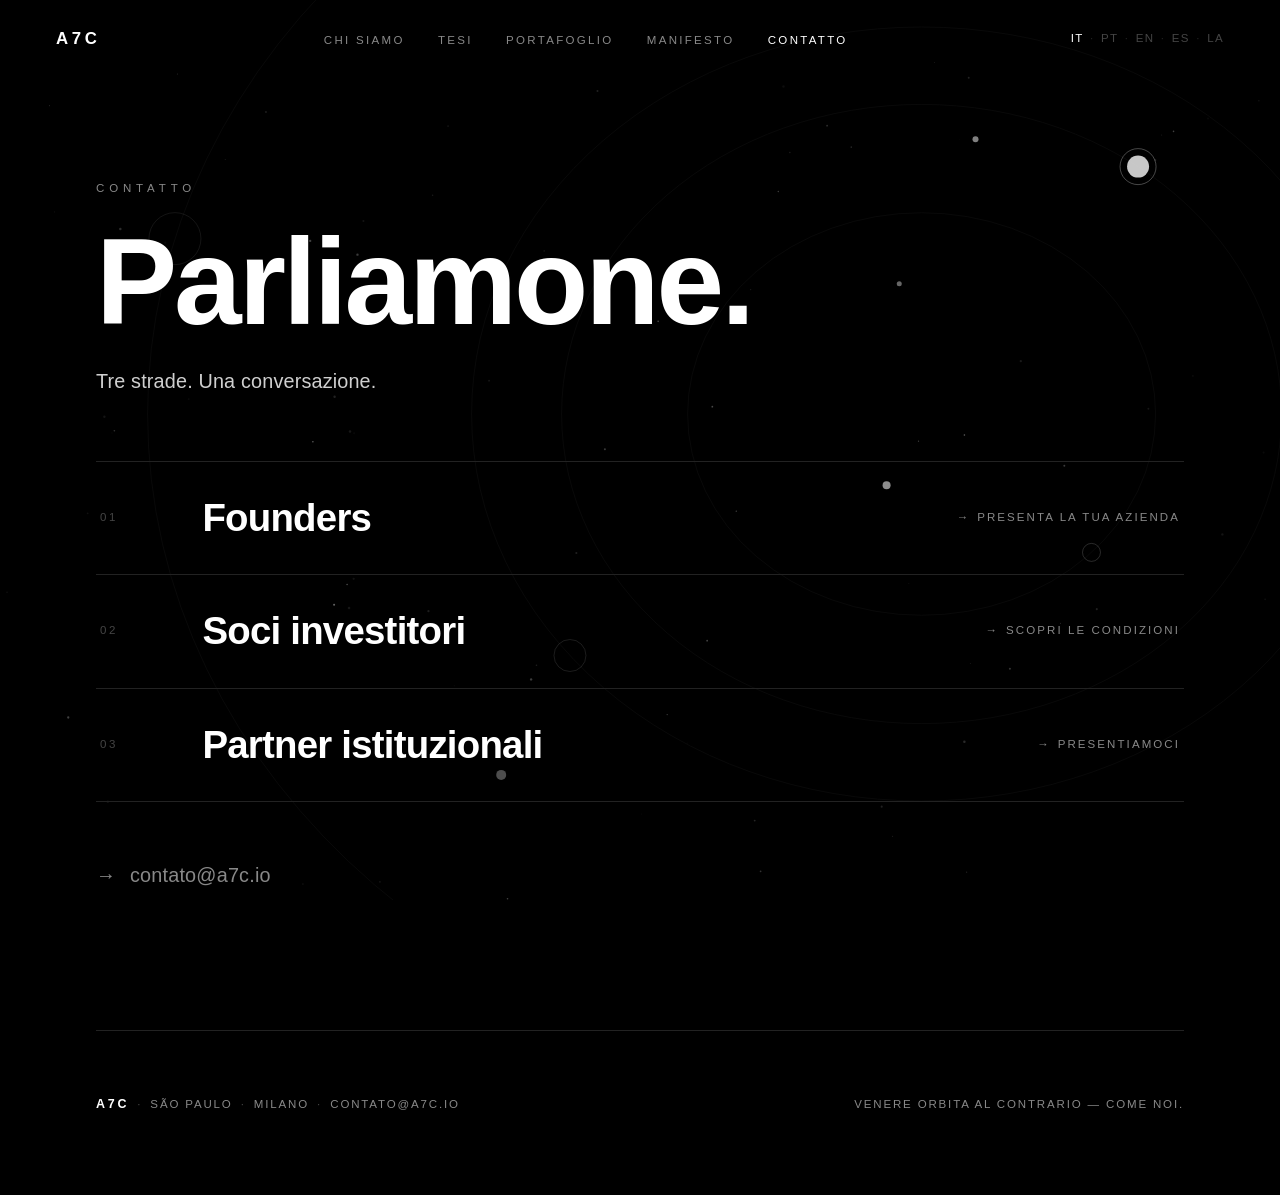
==== contato.html @ 331fae42 "init: A7C site" ====
<!DOCTYPE html>
<html lang="pt">
<head>
<meta charset="UTF-8" />
<meta name="viewport" content="width=device-width, initial-scale=1.0" />
<title>A7C · Contato</title>
<meta name="description" content="Fale com a A7C — founders, sócios investidores e parceiros institucionais." />
<link rel="stylesheet" href="assets/system.css" />
</head>
<body>

<canvas id="celestial" aria-hidden="true"></canvas>

<!-- NAV global -->
<header class="nav" id="nav">
  <a href="index.html" class="wordmark" aria-label="A7C — início">A7C</a>
  <nav class="nav-center" aria-label="Navegação principal">
    <ul class="nav-links">
      <li><a href="sobre.html" data-i18n="nav.about">Sobre</a></li>
      <li><a href="tese.html" data-i18n="nav.thesis">Tese</a></li>
      <li><a href="portfolio.html" data-i18n="nav.portfolio">Portfólio</a></li>
      <li><a href="manifesto.html" data-i18n="nav.manifesto">Manifesto</a></li>
      <li><a href="contato.html" class="is-active" data-i18n="nav.contact">Contato</a></li>
    </ul>
  </nav>
  <div class="nav-right">
    <div class="lang" role="group" aria-label="Idioma"></div>
  </div>
</header>

<main class="shell">

  <section class="ct">
    <div class="wrap">
      <p class="eyebrow reveal" data-i18n="nav.contact">Contato</p>
      <h1 class="display reveal ct-title" data-i18n="ct.title">Vamos conversar.</h1>
      <p class="lead reveal ct-lead" data-i18n="ct.lead">Três caminhos. Uma conversa.</p>

      <div class="paths">
        <a class="path reveal" href="mailto:contato@a7c.io?subject=Founders">
          <span class="path-idx">01</span>
          <span class="path-orb" aria-hidden="true"></span>
          <span class="path-who" data-i18n="ct.1.who">Founders</span>
          <span class="path-act">
            <span class="arrow">→</span>
            <span data-i18n="ct.1.act">Apresente sua empresa</span>
          </span>
        </a>

        <a class="path reveal" href="mailto:contato@a7c.io?subject=Socios%20investidores">
          <span class="path-idx">02</span>
          <span class="path-orb" aria-hidden="true"></span>
          <span class="path-who" data-i18n="ct.2.who">Sócios investidores</span>
          <span class="path-act">
            <span class="arrow">→</span>
            <span data-i18n="ct.2.act">Saiba mais sobre as condições</span>
          </span>
        </a>

        <a class="path reveal" href="mailto:contato@a7c.io?subject=Parceiros%20institucionais">
          <span class="path-idx">03</span>
          <span class="path-orb" aria-hidden="true"></span>
          <span class="path-who" data-i18n="ct.3.who">Parceiros institucionais</span>
          <span class="path-act">
            <span class="arrow">→</span>
            <span data-i18n="ct.3.act">Vamos nos apresentar</span>
          </span>
        </a>
      </div>

      <div class="ct-direct reveal">
        <a class="cta cta--ghost" href="mailto:contato@a7c.io">
          <span class="arrow">→</span>
          <span>contato@a7c.io</span>
        </a>
      </div>
    </div>
  </section>

  <section class="end">
    <div class="wrap">
      <footer class="foot">
        <div class="dotline">
          <span class="wordmark" style="font-size:.78rem">A7C</span>
          <span class="dot">·</span><span>São Paulo</span>
          <span class="dot">·</span><span>Milano</span>
          <span class="dot">·</span><a href="mailto:contato@a7c.io">contato@a7c.io</a>
        </div>
        <div class="foot-meta">
          <span data-i18n="foot.venus" class="muted">Vênus orbita ao contrário — assim como nós.</span>
        </div>
      </footer>
    </div>
  </section>

</main>

<style>
  .ct {
    min-height: 100svh;
    display: flex; flex-direction: column; justify-content: center;
    padding-top: clamp(130px, 20vh, 220px);
    padding-bottom: clamp(50px, 8vh, 100px);
  }
  .ct-title { margin-top: clamp(18px, 3vh, 32px); }
  .ct-lead { margin-top: clamp(20px, 3vh, 32px); }

  .paths {
    margin-top: clamp(44px, 7vh, 84px);
    border-top: 1px solid var(--gray-3);
  }
  .path {
    position: relative;
    display: grid;
    grid-template-columns: 64px 1fr auto;
    align-items: center;
    gap: clamp(16px, 3vw, 44px);
    padding: clamp(26px, 4vh, 44px) 4px;
    border-bottom: 1px solid var(--gray-3);
    transition: padding-left 0.55s var(--ease), background 0.55s var(--ease);
  }
  .path:hover { padding-left: 18px; background: #060606; }
  .path-idx {
    font-size: var(--label); letter-spacing: 0.22em; color: var(--gray-2);
    font-variant-numeric: tabular-nums;
  }
  .path-who {
    font-size: clamp(1.5rem, 3vw, 2.6rem);
    font-weight: 600; letter-spacing: -0.02em; line-height: 1.05;
  }
  .path-act {
    display: inline-flex; align-items: baseline; gap: 0.6em;
    font-size: var(--label); text-transform: uppercase; letter-spacing: 0.18em;
    color: var(--gray-1); white-space: nowrap;
    transition: color 0.4s var(--ease), gap 0.55s var(--ease);
  }
  .path-act .arrow { transition: transform 0.55s var(--ease); }
  .path:hover .path-act { color: var(--white); gap: 1em; }
  .path:hover .path-act .arrow { transform: translateX(4px); }

  /* corpo celeste que surge no hover */
  .path-orb {
    position: absolute; left: -1px; top: 50%;
    width: 8px; height: 8px; margin-top: -4px; border-radius: 50%;
    background: var(--white);
    transform: scale(0); opacity: 0;
    transition: transform 0.5s var(--ease), opacity 0.5s var(--ease);
  }
  .path:hover .path-orb { transform: scale(1); opacity: 1; }

  .ct-direct { margin-top: clamp(40px, 6vh, 72px); }

  .end { padding: clamp(40px,7vh,90px) 0 clamp(28px, 4vh, 44px); }
  .foot-meta { font-size: var(--label); text-transform: uppercase; letter-spacing: 0.16em; }

  @media (max-width: 680px) {
    .path { grid-template-columns: 40px 1fr; row-gap: 12px; }
    .path-act { grid-column: 1 / -1; }
  }
</style>

<script src="assets/i18n.js"></script>
<script src="assets/celestial.js"></script>
<script>
  (function () {
    const nav = document.getElementById('nav');
    const onScroll = () => nav.classList.toggle('is-scrolled', (window.scrollY || 0) > 24);
    window.addEventListener('scroll', onScroll, { passive: true });
    onScroll();
  })();
  (function () {
    const els = Array.from(document.querySelectorAll('.reveal'));
    const inView = (el) => { const r = el.getBoundingClientRect(); return r.top < (window.innerHeight||0)*0.95 && r.bottom > 0; };
    requestAnimationFrame(() => els.forEach(e => { if (inView(e)) e.classList.add('in'); }));
    if ('IntersectionObserver' in window) {
      const io = new IntersectionObserver((es) => es.forEach(e => { if (e.isIntersecting) { e.target.classList.add('in'); io.unobserve(e.target); } }), { threshold: 0.12, rootMargin: '0px 0px -6% 0px' });
      els.forEach(e => { if (!e.classList.contains('in')) io.observe(e); });
    } else { els.forEach(e => e.classList.add('in')); }
    window.addEventListener('load', () => setTimeout(() => els.forEach(e => e.classList.add('in')), 400));
  })();
</script>

</body>
</html>
---- assets/system.css ----
/* ============================================================
   A7C — SISTEMA DE DESIGN
   Monocromático estrito · Helvetica · cósmico discreto
   Herdado por todas as páginas do site.
   ============================================================ */

/* ---------- Tokens ---------- */
:root {
  /* Cor — monocromático estrito, sem cor */
  --black:   #000000;
  --white:   #FFFFFF;
  --gray-1:  #888888;  /* texto secundário */
  --gray-2:  #444444;  /* hairlines fortes / corpos celestes */
  --gray-3:  #222222;  /* hairlines / fundos */

  --bg: var(--black);
  --fg: var(--white);

  /* Tipografia */
  --font: "Helvetica Neue", Helvetica, Arial, sans-serif;
  --mono: "SFMono-Regular", "SF Mono", "Roboto Mono", Menlo, Consolas, monospace;

  /* Escala fluida */
  --display:  clamp(3.4rem, 9.5vw, 8.5rem);
  --h1:       clamp(2.2rem, 5vw, 3.6rem);
  --h2:       clamp(1.6rem, 3vw, 2.4rem);
  --lead:     clamp(1.05rem, 1.55vw, 1.35rem);
  --body:     clamp(0.95rem, 1.1vw, 1.05rem);
  --label:    0.72rem;

  /* Layout */
  --maxw: 1200px;
  --gutter: clamp(20px, 5vw, 56px);
  --col-gap: clamp(16px, 2vw, 28px);

  /* Movimento */
  --ease: cubic-bezier(0.22, 1, 0.36, 1);
  --slow: 1.1s;
}

/* ---------- Reset ---------- */
*, *::before, *::after { box-sizing: border-box; }
html { -webkit-text-size-adjust: 100%; scroll-behavior: smooth; }
body {
  margin: 0;
  background: var(--bg);
  color: var(--fg);
  font-family: var(--font);
  font-size: var(--body);
  line-height: 1.55;
  font-weight: 400;
  letter-spacing: 0.01em;
  -webkit-font-smoothing: antialiased;
  text-rendering: optimizeLegibility;
  overflow-x: hidden;
}
img { max-width: 100%; display: block; }
a { color: inherit; text-decoration: none; }
::selection { background: var(--white); color: var(--black); }

/* ---------- Plano de fundo celeste ---------- */
#celestial {
  position: fixed;
  inset: 0;
  z-index: 0;
  pointer-events: none;
  display: block;
}

/* Conteúdo acima do céu */
.shell { position: relative; z-index: 2; }

/* ---------- Grid utilitário ---------- */
.wrap {
  width: 100%;
  max-width: var(--maxw);
  margin-inline: auto;
  padding-inline: var(--gutter);
}
.grid12 {
  display: grid;
  grid-template-columns: repeat(12, 1fr);
  column-gap: var(--col-gap);
}

/* ---------- Tipografia ---------- */
.eyebrow {
  font-size: var(--label);
  text-transform: uppercase;
  letter-spacing: 0.42em;
  color: var(--gray-1);
  font-weight: 500;
  margin: 0;
}
.display {
  font-size: var(--display);
  line-height: 0.94;
  letter-spacing: -0.025em;
  font-weight: 700;
  margin: 0;
  text-wrap: balance;
}
.h1 { font-size: var(--h1); line-height: 1.02; letter-spacing: -0.02em; font-weight: 700; margin: 0; }
.h2 { font-size: var(--h2); line-height: 1.1; letter-spacing: -0.015em; font-weight: 600; margin: 0; }
.lead {
  font-size: var(--lead);
  line-height: 1.6;
  color: #cfcfcf;
  font-weight: 400;
  max-width: 38ch;
  text-wrap: pretty;
}
.muted { color: var(--gray-1); }

/* ---------- Link CTA  "→ label" ---------- */
.cta {
  display: inline-flex;
  align-items: baseline;
  gap: 0.7em;
  font-size: var(--lead);
  font-weight: 500;
  letter-spacing: 0.01em;
  color: var(--white);
  padding: 0.2em 0;
  border-bottom: 1px solid transparent;
  transition: gap var(--slow) var(--ease), border-color 0.4s var(--ease);
}
.cta .arrow {
  display: inline-block;
  transition: transform var(--slow) var(--ease);
}
.cta:hover { gap: 1.1em; border-color: var(--gray-2); }
.cta:hover .arrow { transform: translateX(4px); }

/* Link CTA discreto (cinza) */
.cta--ghost { color: var(--gray-1); }
.cta--ghost:hover { color: var(--white); }

/* ---------- NAV global ---------- */
.nav {
  position: fixed;
  top: 0; left: 0; right: 0;
  z-index: 50;
  display: flex;
  align-items: center;
  justify-content: space-between;
  padding: clamp(16px, 2.4vw, 26px) var(--gutter);
  transition: background 0.5s var(--ease), border-color 0.5s var(--ease), backdrop-filter 0.5s var(--ease);
  border-bottom: 1px solid transparent;
}
.nav.is-scrolled {
  background: rgba(0,0,0,0.55);
  backdrop-filter: blur(14px) saturate(120%);
  -webkit-backdrop-filter: blur(14px) saturate(120%);
  border-bottom: 1px solid var(--gray-3);
}
.wordmark {
  font-weight: 700;
  font-size: 1.05rem;
  letter-spacing: 0.22em;
  color: var(--white);
}
.nav-links {
  display: flex;
  gap: clamp(20px, 2.6vw, 40px);
  list-style: none;
  margin: 0; padding: 0;
}
.nav-links a {
  font-size: var(--label);
  text-transform: uppercase;
  letter-spacing: 0.2em;
  color: var(--gray-1);
  transition: color 0.35s var(--ease);
  position: relative;
}
.nav-links a:hover, .nav-links a.is-active { color: var(--white); }

/* Seletor de idioma */
.lang {
  display: flex;
  align-items: center;
  gap: 0.55em;
  font-size: var(--label);
  letter-spacing: 0.12em;
}
.lang button {
  background: none; border: 0; padding: 0;
  font: inherit; letter-spacing: inherit;
  color: var(--gray-2);
  cursor: pointer;
  text-transform: uppercase;
  transition: color 0.3s var(--ease);
}
.lang button:hover { color: var(--gray-1); }
.lang button.is-active { color: var(--white); }
.lang .sep { color: var(--gray-3); }

.nav-right { display: flex; align-items: center; gap: clamp(20px, 3vw, 44px); }

/* Botão de menu mobile */
.nav-toggle { display: none; }

/* ---------- Linha de números ---------- */
.stats {
  display: grid;
  grid-template-columns: repeat(4, 1fr);
  border-top: 1px solid var(--gray-3);
}
.stat {
  padding: clamp(28px, 4vw, 52px) clamp(16px, 2vw, 32px) clamp(28px, 4vw, 52px) 0;
  border-right: 1px solid var(--gray-3);
}
.stat:last-child { border-right: 0; }
.stat .val {
  font-size: clamp(2.2rem, 4.5vw, 3.6rem);
  font-weight: 700;
  letter-spacing: -0.02em;
  line-height: 1;
  display: block;
}
.stat .lbl {
  margin-top: 0.9em;
  font-size: var(--label);
  text-transform: uppercase;
  letter-spacing: 0.18em;
  color: var(--gray-1);
  max-width: 22ch;
}

/* ---------- Rodapé global ---------- */
.foot {
  border-top: 1px solid var(--gray-3);
  padding: clamp(36px, 5vw, 64px) 0 clamp(28px, 4vw, 44px);
  display: flex;
  flex-wrap: wrap;
  align-items: baseline;
  justify-content: space-between;
  gap: 18px;
  font-size: var(--label);
  letter-spacing: 0.16em;
  text-transform: uppercase;
  color: var(--gray-1);
}
.foot .dotline { display: flex; flex-wrap: wrap; gap: 0.7em; align-items: baseline; }
.foot .dotline .dot { color: var(--gray-2); }
.foot a:hover { color: var(--white); }

/* ---------- Reveal (entrada suave) ---------- */
.reveal {
  opacity: 0;
  transform: translateY(22px);
  transition: opacity 1.1s var(--ease), transform 1.1s var(--ease);
}
.reveal.in { opacity: 1; transform: none; }

/* ---------- Responsivo ---------- */
@media (max-width: 860px) {
  .nav-links { display: none; }
  .stats { grid-template-columns: repeat(2, 1fr); }
  .stat:nth-child(2) { border-right: 0; }
  .stat:nth-child(1), .stat:nth-child(2) { border-bottom: 1px solid var(--gray-3); }
  .stat { padding-right: clamp(12px, 2vw, 24px); }
}
@media (max-width: 520px) {
  .lead { max-width: none; }
}

@media (prefers-reduced-motion: reduce) {
  .reveal { transition: none; opacity: 1; transform: none; }
  html { scroll-behavior: auto; }
}
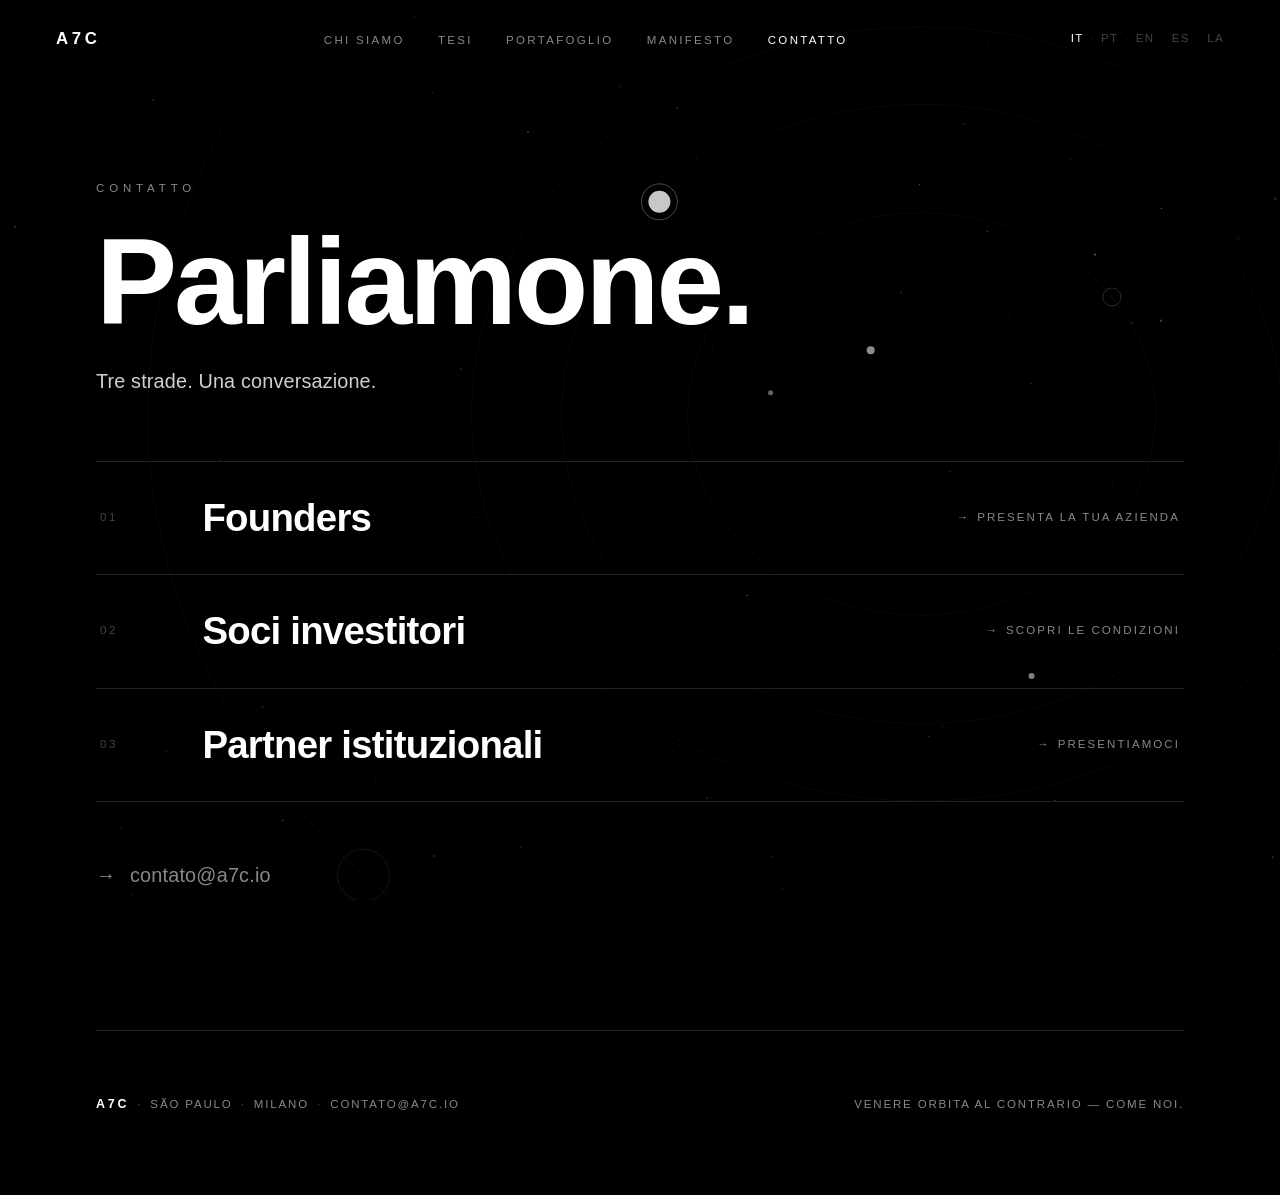
==== commit 9d32490a: "feat: hamburger nav mobile + manifesto intro splash - assets/nav.js: injects hamburger button and fu" ====
--- a/contato.html
+++ b/contato.html
@@ -160,6 +160,7 @@
 </style>
 
 <script src="assets/i18n.js"></script>
+<script src="assets/nav.js"></script>
 <script src="assets/celestial.js"></script>
 <script>
   (function () {
--- a/assets/system.css
+++ b/assets/system.css
@@ -198,8 +198,73 @@
 
 .nav-right { display: flex; align-items: center; gap: clamp(20px, 3vw, 44px); }
 
-/* Botão de menu mobile */
-.nav-toggle { display: none; }
+/* ---------- Hamburger button ---------- */
+.nav-toggle {
+  display: none;
+  flex-direction: column;
+  justify-content: center;
+  align-items: center;
+  gap: 5px;
+  width: 40px; height: 40px;
+  background: none; border: none;
+  cursor: pointer; padding: 0;
+  z-index: 60; flex-shrink: 0;
+}
+.nav-toggle span {
+  display: block;
+  width: 22px; height: 1.5px;
+  background: var(--white);
+  transition: transform 0.35s var(--ease), opacity 0.35s var(--ease);
+  transform-origin: center;
+}
+.nav-open .nav-toggle span:nth-child(1) { transform: translateY(6.5px) rotate(45deg); }
+.nav-open .nav-toggle span:nth-child(2) { opacity: 0; transform: scaleX(0); }
+.nav-open .nav-toggle span:nth-child(3) { transform: translateY(-6.5px) rotate(-45deg); }
+
+/* ---------- Mobile drawer ---------- */
+.nav-drawer {
+  position: fixed; inset: 0; z-index: 45;
+  background: rgba(0,0,0,0.97);
+  backdrop-filter: blur(20px) saturate(120%);
+  -webkit-backdrop-filter: blur(20px) saturate(120%);
+  display: flex; flex-direction: column;
+  align-items: center; justify-content: center;
+  gap: clamp(28px, 5vh, 48px);
+  opacity: 0; visibility: hidden;
+  transition: opacity 0.38s var(--ease), visibility 0.38s var(--ease);
+  pointer-events: none;
+}
+.nav-open .nav-drawer {
+  opacity: 1; visibility: visible;
+  pointer-events: all;
+}
+.nav-drawer .drawer-links {
+  list-style: none; margin: 0; padding: 0;
+  display: flex; flex-direction: column; align-items: center; gap: 4px;
+}
+.nav-drawer .drawer-links a {
+  font-size: clamp(1.8rem, 7vw, 2.8rem);
+  font-weight: 700; letter-spacing: -0.02em;
+  color: var(--gray-2); text-transform: uppercase;
+  display: block; padding: 6px 0;
+  transition: color 0.22s var(--ease);
+}
+.nav-drawer .drawer-links a:hover,
+.nav-drawer .drawer-links a.is-active { color: var(--white); }
+.nav-drawer .drawer-lang {
+  display: flex; align-items: center; gap: 0.55em;
+  font-size: 0.78rem; letter-spacing: 0.18em;
+}
+.nav-drawer .drawer-lang button {
+  background: none; border: 0; padding: 0;
+  font: inherit; letter-spacing: inherit;
+  color: var(--gray-2); cursor: pointer;
+  text-transform: uppercase;
+  transition: color 0.25s var(--ease);
+}
+.nav-drawer .drawer-lang button:hover { color: var(--gray-1); }
+.nav-drawer .drawer-lang button.is-active { color: var(--white); }
+.nav-drawer .drawer-lang .sep { color: var(--gray-3); }
 
 /* ---------- Linha de números ---------- */
 .stats {
@@ -257,6 +322,7 @@
 /* ---------- Responsivo ---------- */
 @media (max-width: 860px) {
   .nav-links { display: none; }
+  .nav-toggle { display: flex; }
   .stats { grid-template-columns: repeat(2, 1fr); }
   .stat:nth-child(2) { border-right: 0; }
   .stat:nth-child(1), .stat:nth-child(2) { border-bottom: 1px solid var(--gray-3); }
